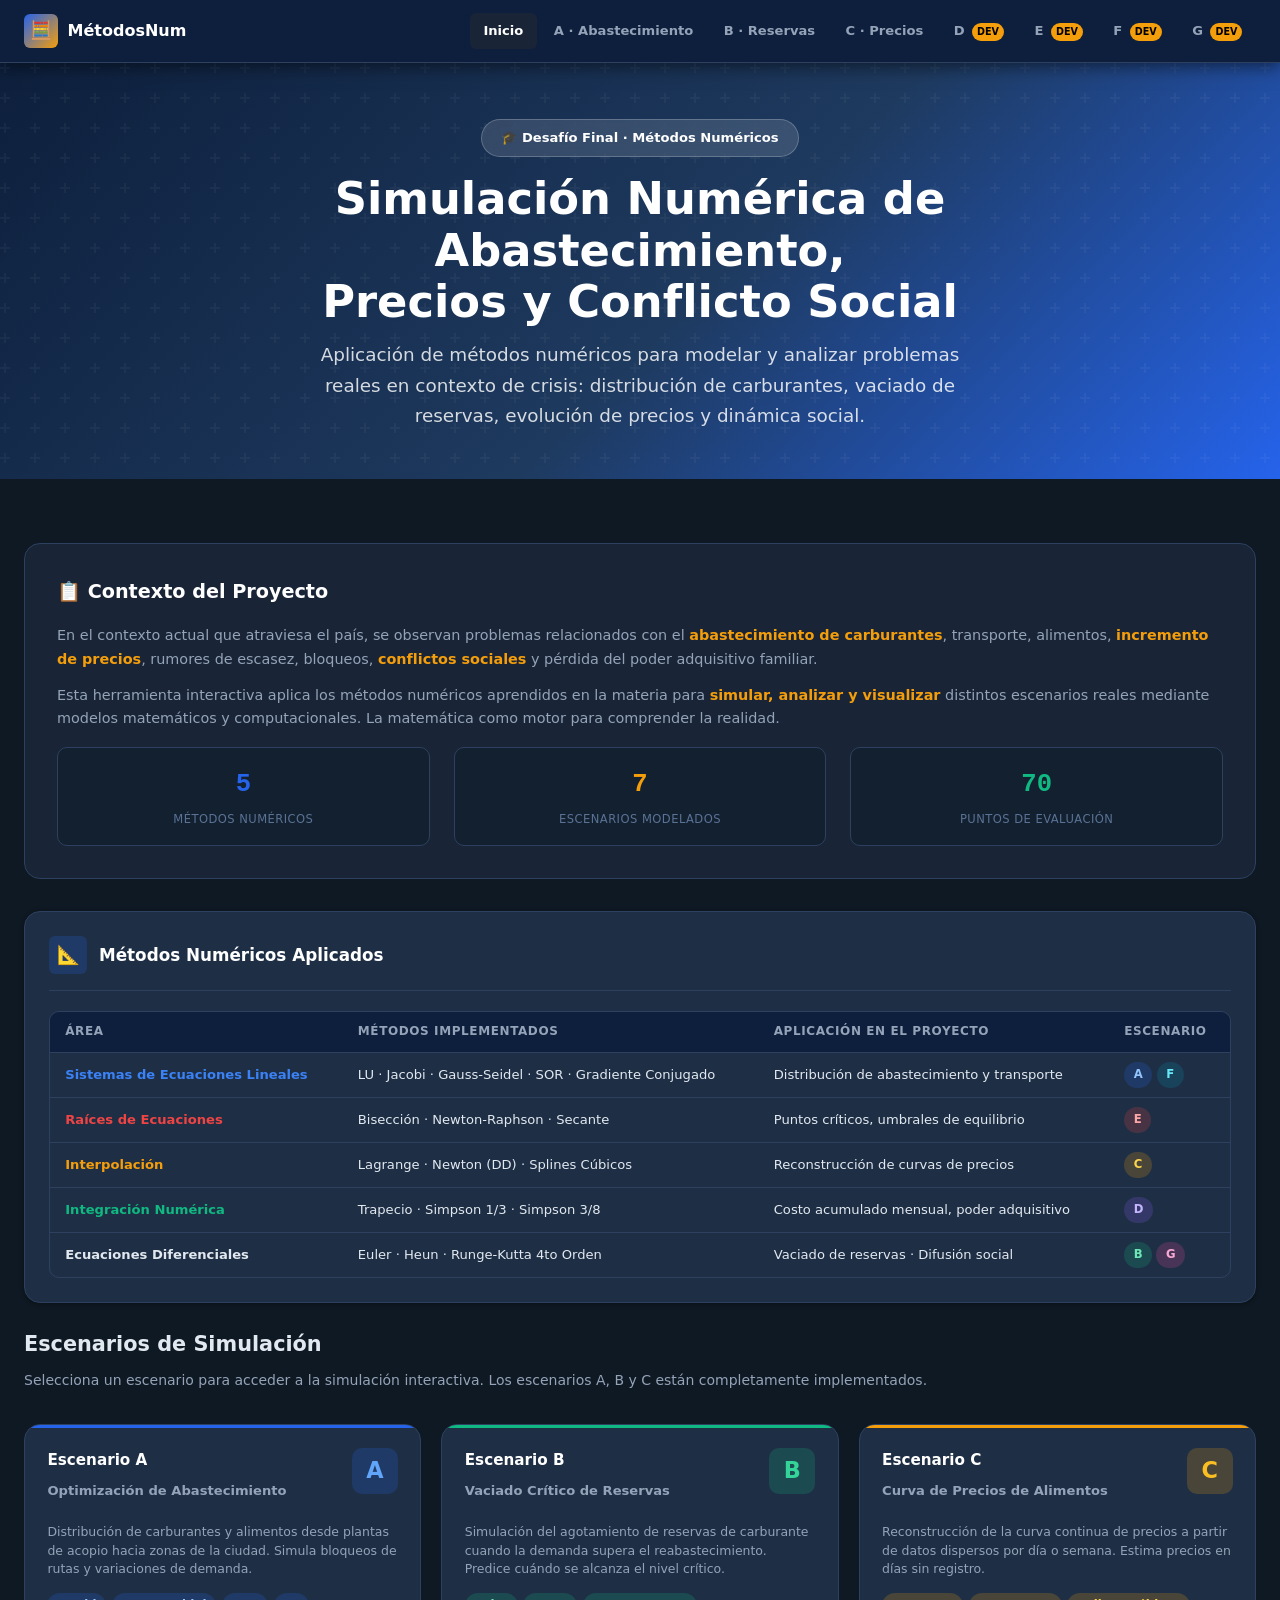
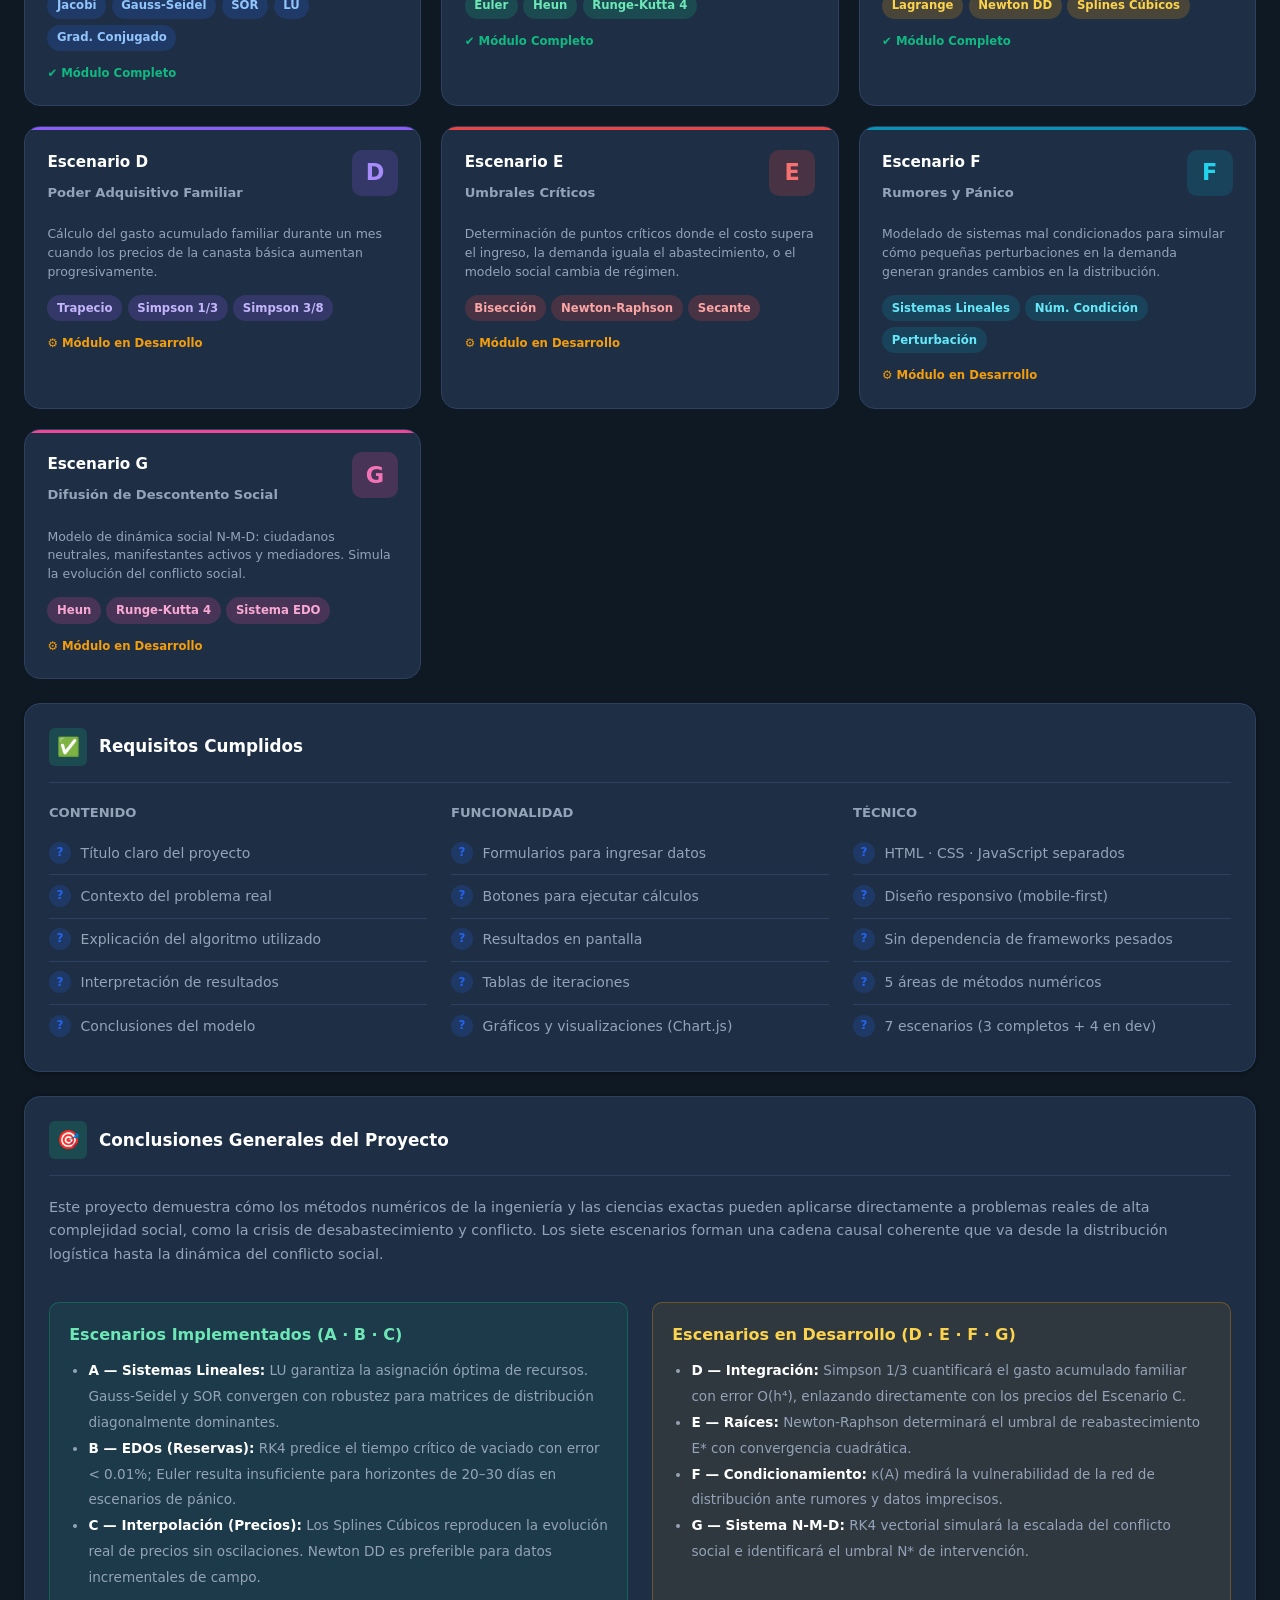
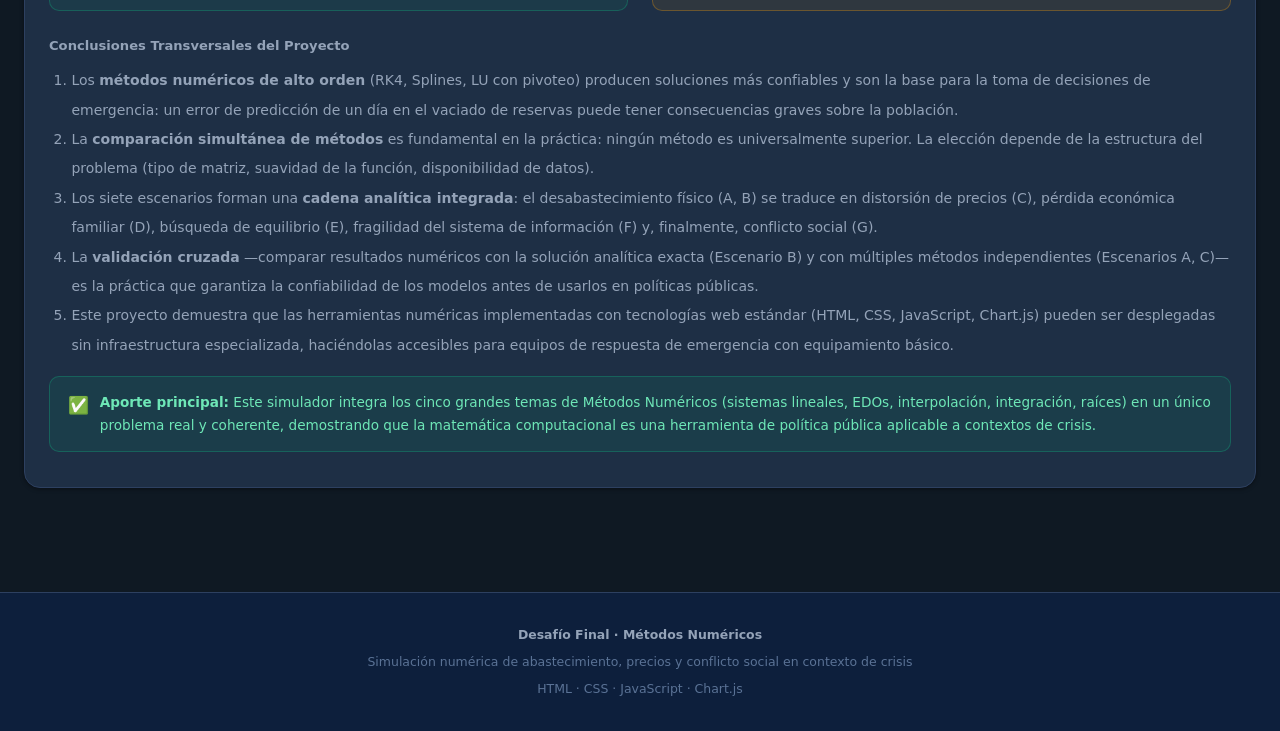
==== index.html @ ca570554 "Escenarios A,B,C" ====
<!DOCTYPE html>
<html lang="es">
<head>
  <meta charset="UTF-8" />
  <meta name="viewport" content="width=device-width, initial-scale=1.0" />
  <title>Simulación Numérica — Crisis de Abastecimiento</title>
  <link rel="stylesheet" href="css/styles.css" />
</head>
<body>

<!-- ════════════════ NAVBAR ════════════════ -->
<nav class="navbar">
  <div class="navbar-inner">
    <a href="index.html" class="navbar-brand">
      <div class="brand-icon">🧮</div>
      <span>MétodosNum</span>
    </a>
    <button class="hamburger" id="hamBtn" aria-label="Menú">
      <span></span><span></span><span></span>
    </button>
    <ul class="navbar-nav" id="navMenu">
      <li><a href="index.html" class="active">Inicio</a></li>
      <li><a href="escenario-a.html">A · Abastecimiento</a></li>
      <li><a href="escenario-b.html">B · Reservas</a></li>
      <li><a href="escenario-c.html">C · Precios</a></li>
      <li><a href="escenario-d.html">D <span class="badge-dev">DEV</span></a></li>
      <li><a href="escenario-e.html">E <span class="badge-dev">DEV</span></a></li>
      <li><a href="escenario-f.html">F <span class="badge-dev">DEV</span></a></li>
      <li><a href="escenario-g.html">G <span class="badge-dev">DEV</span></a></li>
    </ul>
  </div>
</nav>

<!-- ════════════════ HERO ════════════════ -->
<header class="page-hero">
  <div class="page-hero-content">
    <div class="scenario-chip">🎓 Desafío Final · Métodos Numéricos</div>
    <h1>Simulación Numérica de Abastecimiento,<br>Precios y Conflicto Social</h1>
    <p class="lead">
      Aplicación de métodos numéricos para modelar y analizar problemas reales
      en contexto de crisis: distribución de carburantes, vaciado de reservas,
      evolución de precios y dinámica social.
    </p>
  </div>
</header>

<!-- ════════════════ CONTEXT ════════════════ -->
<main class="main">

  <div class="context-section">
    <h2>📋 Contexto del Proyecto</h2>
    <p>
      En el contexto actual que atraviesa el país, se observan problemas relacionados con el
      <strong>abastecimiento de carburantes</strong>, transporte, alimentos,
      <strong>incremento de precios</strong>, rumores de escasez, bloqueos,
      <strong>conflictos sociales</strong> y pérdida del poder adquisitivo familiar.
    </p>
    <p>
      Esta herramienta interactiva aplica los métodos numéricos aprendidos en la materia para
      <strong>simular, analizar y visualizar</strong> distintos escenarios reales mediante
      modelos matemáticos y computacionales. La matemática como motor para comprender la realidad.
    </p>

    <div class="grid g-3 mt-2">
      <div class="stat-box">
        <span class="stat-val" style="color:var(--primary-light)">5</span>
        <span class="stat-lbl">Métodos Numéricos</span>
      </div>
      <div class="stat-box">
        <span class="stat-val" style="color:var(--accent)">7</span>
        <span class="stat-lbl">Escenarios Modelados</span>
      </div>
      <div class="stat-box">
        <span class="stat-val" style="color:var(--success)">70</span>
        <span class="stat-lbl">Puntos de Evaluación</span>
      </div>
    </div>
  </div>

  <!-- ── Tabla de métodos ── -->
  <div class="card">
    <div class="card-header">
      <div class="card-icon ci-blue">📐</div>
      <h2>Métodos Numéricos Aplicados</h2>
    </div>
    <div class="table-wrap">
      <table>
        <thead>
          <tr>
            <th>Área</th>
            <th>Métodos Implementados</th>
            <th>Aplicación en el Proyecto</th>
            <th>Escenario</th>
          </tr>
        </thead>
        <tbody>
          <tr>
            <td class="tnorm fw-bold" style="color:var(--info)">Sistemas de Ecuaciones Lineales</td>
            <td class="tnorm">LU · Jacobi · Gauss-Seidel · SOR · Gradiente Conjugado</td>
            <td class="tnorm">Distribución de abastecimiento y transporte</td>
            <td class="tnorm"><span class="tag t-blue">A</span> <span class="tag t-cyan">F</span></td>
          </tr>
          <tr>
            <td class="tnorm fw-bold" style="color:var(--danger)">Raíces de Ecuaciones</td>
            <td class="tnorm">Bisección · Newton-Raphson · Secante</td>
            <td class="tnorm">Puntos críticos, umbrales de equilibrio</td>
            <td class="tnorm"><span class="tag t-red">E</span></td>
          </tr>
          <tr>
            <td class="tnorm fw-bold" style="color:var(--accent)">Interpolación</td>
            <td class="tnorm">Lagrange · Newton (DD) · Splines Cúbicos</td>
            <td class="tnorm">Reconstrucción de curvas de precios</td>
            <td class="tnorm"><span class="tag t-orange">C</span></td>
          </tr>
          <tr>
            <td class="tnorm fw-bold" style="color:var(--success)">Integración Numérica</td>
            <td class="tnorm">Trapecio · Simpson 1/3 · Simpson 3/8</td>
            <td class="tnorm">Costo acumulado mensual, poder adquisitivo</td>
            <td class="tnorm"><span class="tag t-purple">D</span></td>
          </tr>
          <tr>
            <td class="tnorm fw-bold" style="color:var(--text-primary)">Ecuaciones Diferenciales</td>
            <td class="tnorm">Euler · Heun · Runge-Kutta 4to Orden</td>
            <td class="tnorm">Vaciado de reservas · Difusión social</td>
            <td class="tnorm"><span class="tag t-green">B</span> <span class="tag t-pink">G</span></td>
          </tr>
        </tbody>
      </table>
    </div>
  </div>

  <!-- ── Scenario Cards ── -->
  <h2 style="font-size:1.3rem;font-weight:800;margin-bottom:.5rem">Escenarios de Simulación</h2>
  <p style="color:var(--text-secondary);font-size:.875rem;margin-bottom:.5rem">
    Selecciona un escenario para acceder a la simulación interactiva.
    Los escenarios A, B y C están completamente implementados.
  </p>

  <div class="sc-grid">

    <!-- A -->
    <a href="escenario-a.html" class="sc-card sa">
      <div class="sc-head">
        <div>
          <h3>Escenario A</h3>
          <h3 style="font-size:.82rem;font-weight:600;color:var(--text-secondary)">Optimización de Abastecimiento</h3>
        </div>
        <div class="sc-letter">A</div>
      </div>
      <p>Distribución de carburantes y alimentos desde plantas de acopio hacia zonas de la ciudad. Simula bloqueos de rutas y variaciones de demanda.</p>
      <div style="display:flex;flex-wrap:wrap;gap:.35rem;margin-bottom:.8rem">
        <span class="tag t-blue">Jacobi</span>
        <span class="tag t-blue">Gauss-Seidel</span>
        <span class="tag t-blue">SOR</span>
        <span class="tag t-blue">LU</span>
        <span class="tag t-blue">Grad. Conjugado</span>
      </div>
      <div class="sc-status done">✔ Módulo Completo</div>
    </a>

    <!-- B -->
    <a href="escenario-b.html" class="sc-card sb">
      <div class="sc-head">
        <div>
          <h3>Escenario B</h3>
          <h3 style="font-size:.82rem;font-weight:600;color:var(--text-secondary)">Vaciado Crítico de Reservas</h3>
        </div>
        <div class="sc-letter">B</div>
      </div>
      <p>Simulación del agotamiento de reservas de carburante cuando la demanda supera el reabastecimiento. Predice cuándo se alcanza el nivel crítico.</p>
      <div style="display:flex;flex-wrap:wrap;gap:.35rem;margin-bottom:.8rem">
        <span class="tag t-green">Euler</span>
        <span class="tag t-green">Heun</span>
        <span class="tag t-green">Runge-Kutta 4</span>
      </div>
      <div class="sc-status done">✔ Módulo Completo</div>
    </a>

    <!-- C -->
    <a href="escenario-c.html" class="sc-card sc">
      <div class="sc-head">
        <div>
          <h3>Escenario C</h3>
          <h3 style="font-size:.82rem;font-weight:600;color:var(--text-secondary)">Curva de Precios de Alimentos</h3>
        </div>
        <div class="sc-letter">C</div>
      </div>
      <p>Reconstrucción de la curva continua de precios a partir de datos dispersos por día o semana. Estima precios en días sin registro.</p>
      <div style="display:flex;flex-wrap:wrap;gap:.35rem;margin-bottom:.8rem">
        <span class="tag t-orange">Lagrange</span>
        <span class="tag t-orange">Newton DD</span>
        <span class="tag t-orange">Splines Cúbicos</span>
      </div>
      <div class="sc-status done">✔ Módulo Completo</div>
    </a>

    <!-- D -->
    <a href="escenario-d.html" class="sc-card sd">
      <div class="sc-head">
        <div>
          <h3>Escenario D</h3>
          <h3 style="font-size:.82rem;font-weight:600;color:var(--text-secondary)">Poder Adquisitivo Familiar</h3>
        </div>
        <div class="sc-letter">D</div>
      </div>
      <p>Cálculo del gasto acumulado familiar durante un mes cuando los precios de la canasta básica aumentan progresivamente.</p>
      <div style="display:flex;flex-wrap:wrap;gap:.35rem;margin-bottom:.8rem">
        <span class="tag t-purple">Trapecio</span>
        <span class="tag t-purple">Simpson 1/3</span>
        <span class="tag t-purple">Simpson 3/8</span>
      </div>
      <div class="sc-status dev">⚙ Módulo en Desarrollo</div>
    </a>

    <!-- E -->
    <a href="escenario-e.html" class="sc-card se">
      <div class="sc-head">
        <div>
          <h3>Escenario E</h3>
          <h3 style="font-size:.82rem;font-weight:600;color:var(--text-secondary)">Umbrales Críticos</h3>
        </div>
        <div class="sc-letter">E</div>
      </div>
      <p>Determinación de puntos críticos donde el costo supera el ingreso, la demanda iguala el abastecimiento, o el modelo social cambia de régimen.</p>
      <div style="display:flex;flex-wrap:wrap;gap:.35rem;margin-bottom:.8rem">
        <span class="tag t-red">Bisección</span>
        <span class="tag t-red">Newton-Raphson</span>
        <span class="tag t-red">Secante</span>
      </div>
      <div class="sc-status dev">⚙ Módulo en Desarrollo</div>
    </a>

    <!-- F -->
    <a href="escenario-f.html" class="sc-card sf">
      <div class="sc-head">
        <div>
          <h3>Escenario F</h3>
          <h3 style="font-size:.82rem;font-weight:600;color:var(--text-secondary)">Rumores y Pánico</h3>
        </div>
        <div class="sc-letter">F</div>
      </div>
      <p>Modelado de sistemas mal condicionados para simular cómo pequeñas perturbaciones en la demanda generan grandes cambios en la distribución.</p>
      <div style="display:flex;flex-wrap:wrap;gap:.35rem;margin-bottom:.8rem">
        <span class="tag t-cyan">Sistemas Lineales</span>
        <span class="tag t-cyan">Núm. Condición</span>
        <span class="tag t-cyan">Perturbación</span>
      </div>
      <div class="sc-status dev">⚙ Módulo en Desarrollo</div>
    </a>

    <!-- G -->
    <a href="escenario-g.html" class="sc-card sg">
      <div class="sc-head">
        <div>
          <h3>Escenario G</h3>
          <h3 style="font-size:.82rem;font-weight:600;color:var(--text-secondary)">Difusión de Descontento Social</h3>
        </div>
        <div class="sc-letter">G</div>
      </div>
      <p>Modelo de dinámica social N-M-D: ciudadanos neutrales, manifestantes activos y mediadores. Simula la evolución del conflicto social.</p>
      <div style="display:flex;flex-wrap:wrap;gap:.35rem;margin-bottom:.8rem">
        <span class="tag t-pink">Heun</span>
        <span class="tag t-pink">Runge-Kutta 4</span>
        <span class="tag t-pink">Sistema EDO</span>
      </div>
      <div class="sc-status dev">⚙ Módulo en Desarrollo</div>
    </a>

  </div>

  <!-- ── Checklist ── -->
  <div class="card mt-3">
    <div class="card-header">
      <div class="card-icon ci-green">✅</div>
      <h2>Requisitos Cumplidos</h2>
    </div>
    <div class="grid g-3">
      <div>
        <p style="font-size:.82rem;color:var(--text-secondary);margin-bottom:.5rem;font-weight:700">CONTENIDO</p>
        <ul class="questions-list">
          <li>Título claro del proyecto</li>
          <li>Contexto del problema real</li>
          <li>Explicación del algoritmo utilizado</li>
          <li>Interpretación de resultados</li>
          <li>Conclusiones del modelo</li>
        </ul>
      </div>
      <div>
        <p style="font-size:.82rem;color:var(--text-secondary);margin-bottom:.5rem;font-weight:700">FUNCIONALIDAD</p>
        <ul class="questions-list">
          <li>Formularios para ingresar datos</li>
          <li>Botones para ejecutar cálculos</li>
          <li>Resultados en pantalla</li>
          <li>Tablas de iteraciones</li>
          <li>Gráficos y visualizaciones (Chart.js)</li>
        </ul>
      </div>
      <div>
        <p style="font-size:.82rem;color:var(--text-secondary);margin-bottom:.5rem;font-weight:700">TÉCNICO</p>
        <ul class="questions-list">
          <li>HTML · CSS · JavaScript separados</li>
          <li>Diseño responsivo (mobile-first)</li>
          <li>Sin dependencia de frameworks pesados</li>
          <li>5 áreas de métodos numéricos</li>
          <li>7 escenarios (3 completos + 4 en dev)</li>
        </ul>
      </div>
    </div>
  </div>

  <!-- ── CONCLUSIONES GENERALES ── -->
  <div class="card">
    <div class="card-header">
      <div class="card-icon ci-green">🎯</div>
      <h2>Conclusiones Generales del Proyecto</h2>
    </div>

    <p style="font-size:.9rem;color:var(--text-secondary);margin-bottom:1.2rem">
      Este proyecto demuestra cómo los métodos numéricos de la ingeniería y las ciencias exactas
      pueden aplicarse directamente a problemas reales de alta complejidad social, como la crisis
      de desabastecimiento y conflicto. Los siete escenarios forman una cadena causal coherente
      que va desde la distribución logística hasta la dinámica del conflicto social.
    </p>

    <div class="grid g-2" style="margin-bottom:1.5rem">
      <div class="rpanel success">
        <p style="font-weight:700;color:#6ee7b7;margin-bottom:.6rem">Escenarios Implementados (A · B · C)</p>
        <ul style="font-size:.85rem;color:var(--text-secondary);padding-left:1.2rem;line-height:1.9">
          <li><strong style="color:#fff">A — Sistemas Lineales:</strong> LU garantiza la asignación óptima de recursos. Gauss-Seidel y SOR convergen con robustez para matrices de distribución diagonalmente dominantes.</li>
          <li><strong style="color:#fff">B — EDOs (Reservas):</strong> RK4 predice el tiempo crítico de vaciado con error < 0.01%; Euler resulta insuficiente para horizontes de 20–30 días en escenarios de pánico.</li>
          <li><strong style="color:#fff">C — Interpolación (Precios):</strong> Los Splines Cúbicos reproducen la evolución real de precios sin oscilaciones. Newton DD es preferible para datos incrementales de campo.</li>
        </ul>
      </div>
      <div class="rpanel warning">
        <p style="font-weight:700;color:#fcd34d;margin-bottom:.6rem">Escenarios en Desarrollo (D · E · F · G)</p>
        <ul style="font-size:.85rem;color:var(--text-secondary);padding-left:1.2rem;line-height:1.9">
          <li><strong style="color:#fff">D — Integración:</strong> Simpson 1/3 cuantificará el gasto acumulado familiar con error O(h⁴), enlazando directamente con los precios del Escenario C.</li>
          <li><strong style="color:#fff">E — Raíces:</strong> Newton-Raphson determinará el umbral de reabastecimiento E* con convergencia cuadrática.</li>
          <li><strong style="color:#fff">F — Condicionamiento:</strong> κ(A) medirá la vulnerabilidad de la red de distribución ante rumores y datos imprecisos.</li>
          <li><strong style="color:#fff">G — Sistema N-M-D:</strong> RK4 vectorial simulará la escalada del conflicto social e identificará el umbral N* de intervención.</li>
        </ul>
      </div>
    </div>

    <p class="form-label" style="margin-bottom:.6rem">Conclusiones Transversales del Proyecto</p>
    <ol style="font-size:.875rem;color:var(--text-secondary);padding-left:1.4rem;line-height:2.1">
      <li>Los <strong>métodos numéricos de alto orden</strong> (RK4, Splines, LU con pivoteo) producen soluciones más confiables y son la base para la toma de decisiones de emergencia: un error de predicción de un día en el vaciado de reservas puede tener consecuencias graves sobre la población.</li>
      <li>La <strong>comparación simultánea de métodos</strong> es fundamental en la práctica: ningún método es universalmente superior. La elección depende de la estructura del problema (tipo de matriz, suavidad de la función, disponibilidad de datos).</li>
      <li>Los siete escenarios forman una <strong>cadena analítica integrada</strong>: el desabastecimiento físico (A, B) se traduce en distorsión de precios (C), pérdida económica familiar (D), búsqueda de equilibrio (E), fragilidad del sistema de información (F) y, finalmente, conflicto social (G).</li>
      <li>La <strong>validación cruzada</strong> —comparar resultados numéricos con la solución analítica exacta (Escenario B) y con múltiples métodos independientes (Escenarios A, C)— es la práctica que garantiza la confiabilidad de los modelos antes de usarlos en políticas públicas.</li>
      <li>Este proyecto demuestra que las herramientas numéricas implementadas con tecnologías web estándar (HTML, CSS, JavaScript, Chart.js) pueden ser desplegadas sin infraestructura especializada, haciéndolas accesibles para equipos de respuesta de emergencia con equipamiento básico.</li>
    </ol>

    <div class="alert success" style="margin-top:1rem">
      <span class="aicon">✅</span>
      <span><strong>Aporte principal:</strong> Este simulador integra los cinco grandes temas de Métodos Numéricos
      (sistemas lineales, EDOs, interpolación, integración, raíces) en un único problema real y coherente,
      demostrando que la matemática computacional es una herramienta de política pública aplicable a contextos de crisis.</span>
    </div>
  </div>

</main>

<!-- ════════════════ FOOTER ════════════════ -->
<footer>
  <p><strong>Desafío Final · Métodos Numéricos</strong></p>
  <p style="margin-top:.4rem">Simulación numérica de abastecimiento, precios y conflicto social en contexto de crisis</p>
  <p style="margin-top:.4rem">HTML · CSS · JavaScript · Chart.js</p>
</footer>

<script>
  document.getElementById('hamBtn').addEventListener('click', () => {
    document.getElementById('navMenu').classList.toggle('open');
  });
</script>
</body>
</html>
---- css/styles.css ----
/* =============================================
   MÉTODOS NUMÉRICOS — ESTILOS GLOBALES
   Simulación de Crisis: Abastecimiento y Precios
   ============================================= */

:root {
  --primary:        #1e3a5f;
  --primary-light:  #2563eb;
  --primary-dark:   #0d1f3c;
  --accent:         #f59e0b;
  --accent-light:   #fcd34d;
  --success:        #10b981;
  --warning:        #f97316;
  --danger:         #ef4444;
  --info:           #3b82f6;

  --bg-base:    #0f1923;
  --bg-surface: #192537;
  --bg-card:    #1e2f45;
  --bg-input:   #13202f;
  --border:     #2d4060;
  --border-focus: #2563eb;

  --text-primary:   #e2e8f0;
  --text-secondary: #94a3b8;
  --text-muted:     #5a7295;

  --shadow-sm: 0 1px 4px rgba(0,0,0,.4);
  --shadow-md: 0 4px 16px rgba(0,0,0,.5);
  --shadow-lg: 0 8px 32px rgba(0,0,0,.6);

  --r-sm: 6px;
  --r-md: 10px;
  --r-lg: 16px;
  --r-xl: 24px;

  --mono: 'Courier New', Courier, monospace;
  --transition: .18s ease;
}

/* ─── RESET ─── */
*, *::before, *::after { box-sizing: border-box; margin: 0; padding: 0; }
html { scroll-behavior: smooth; }
body {
  font-family: 'Segoe UI', system-ui, -apple-system, sans-serif;
  background: var(--bg-base);
  color: var(--text-primary);
  line-height: 1.65;
  min-height: 100vh;
}
img, svg { display: block; max-width: 100%; }
a { color: inherit; text-decoration: none; }

/* ─── NAVBAR ─── */
.navbar {
  position: sticky; top: 0; z-index: 200;
  background: var(--primary-dark);
  border-bottom: 1px solid var(--border);
  box-shadow: var(--shadow-md);
}
.navbar-inner {
  max-width: 1400px; margin: 0 auto;
  padding: 0 1.5rem;
  display: flex; align-items: center; justify-content: space-between;
  height: 62px;
}
.navbar-brand {
  display: flex; align-items: center; gap: .6rem;
  font-weight: 800; font-size: 1rem; color: #fff;
}
.brand-icon {
  width: 34px; height: 34px;
  background: linear-gradient(135deg, var(--primary-light), var(--accent));
  border-radius: var(--r-sm);
  display: flex; align-items: center; justify-content: center;
  font-size: 1.1rem;
}
.navbar-nav {
  display: flex; list-style: none; gap: .2rem; align-items: center;
}
.navbar-nav a {
  display: block; padding: .45rem .85rem;
  color: var(--text-secondary); font-size: .82rem; font-weight: 600;
  border-radius: var(--r-sm); transition: var(--transition); white-space: nowrap;
}
.navbar-nav a:hover, .navbar-nav a.active {
  background: var(--bg-surface); color: #fff;
}
.badge-dev {
  display: inline-block;
  background: var(--accent); color: #000;
  font-size: .6rem; padding: 1px 5px;
  border-radius: 10px; font-weight: 800;
  margin-left: 3px; vertical-align: middle;
}
.hamburger {
  display: none; flex-direction: column; gap: 5px;
  background: none; border: none; cursor: pointer; padding: .4rem;
}
.hamburger span {
  display: block; width: 22px; height: 2px;
  background: var(--text-primary); border-radius: 2px;
  transition: var(--transition);
}

/* ─── HERO ─── */
.page-hero {
  background: linear-gradient(135deg, var(--primary-dark) 0%, var(--primary) 55%, var(--primary-light) 100%);
  padding: 3.5rem 1.5rem 3rem;
  text-align: center; position: relative; overflow: hidden;
}
.page-hero::before {
  content: '';
  position: absolute; inset: 0;
  background: url("data:image/svg+xml,%3Csvg width='60' height='60' viewBox='0 0 60 60' xmlns='http://www.w3.org/2000/svg'%3E%3Cg fill='%23ffffff' fill-opacity='0.04'%3E%3Cpath d='M36 34v-4h-2v4h-4v2h4v4h2v-4h4v-2h-4zm0-30V0h-2v4h-4v2h4v4h2V6h4V4h-4zM6 34v-4H4v4H0v2h4v4h2v-4h4v-2H6zM6 4V0H4v4H0v2h4v4h2V6h4V4H6z'/%3E%3C/g%3E%3C/svg%3E");
}
.page-hero-content { position: relative; max-width: 820px; margin: 0 auto; }
.scenario-chip {
  display: inline-flex; align-items: center; gap: .5rem;
  background: rgba(255,255,255,.13); backdrop-filter: blur(8px);
  border: 1px solid rgba(255,255,255,.22);
  color: #fff; padding: .45rem 1.2rem;
  border-radius: 50px; font-size: .82rem; font-weight: 700;
  margin-bottom: 1rem;
}
.page-hero h1 {
  font-size: clamp(1.7rem, 4vw, 2.8rem);
  font-weight: 900; color: #fff; margin-bottom: .8rem; line-height: 1.15;
}
.page-hero .lead {
  font-size: clamp(.95rem, 2vw, 1.15rem);
  color: rgba(255,255,255,.82); max-width: 640px; margin: 0 auto;
}

/* ─── LAYOUT ─── */
.container { max-width: 1400px; margin: 0 auto; padding: 0 1.5rem; }
.main { padding: 2rem 1.5rem; max-width: 1400px; margin: 0 auto; }

.grid { display: grid; gap: 1.5rem; }
.g-2   { grid-template-columns: repeat(2,1fr); }
.g-3   { grid-template-columns: repeat(3,1fr); }
.g-1-2 { grid-template-columns: 1fr 2fr; }
.g-2-1 { grid-template-columns: 2fr 1fr; }

/* ─── CARDS ─── */
.card {
  background: var(--bg-card);
  border: 1px solid var(--border);
  border-radius: var(--r-lg); padding: 1.5rem;
  margin-bottom: 1.5rem; box-shadow: var(--shadow-sm);
}
.card-header {
  display: flex; align-items: center; gap: .75rem;
  margin-bottom: 1.2rem; padding-bottom: 1rem;
  border-bottom: 1px solid var(--border);
}
.card-header h2, .card-header h3 {
  font-size: 1.05rem; font-weight: 700; color: #fff;
}
.card-icon {
  width: 38px; height: 38px; border-radius: var(--r-sm);
  display: flex; align-items: center; justify-content: center;
  font-size: 1.15rem; flex-shrink: 0;
}
.ci-blue   { background: rgba(37,99,235,.2); }
.ci-green  { background: rgba(16,185,129,.2); }
.ci-orange { background: rgba(245,158,11,.2); }
.ci-red    { background: rgba(239,68,68,.2); }
.ci-purple { background: rgba(139,92,246,.2); }
.ci-cyan   { background: rgba(8,145,178,.2); }
.ci-pink   { background: rgba(236,72,153,.2); }

/* ─── TABS ─── */
.tabs {
  display: flex; gap: .4rem;
  border-bottom: 1px solid var(--border);
  overflow-x: auto; margin-bottom: 1.5rem;
}
.tab-btn {
  padding: .55rem 1.1rem;
  background: none; border: none;
  border-bottom: 2px solid transparent;
  color: var(--text-secondary); font-size: .82rem; font-weight: 700;
  cursor: pointer; transition: var(--transition); white-space: nowrap;
  margin-bottom: -1px;
}
.tab-btn:hover { color: var(--text-primary); }
.tab-btn.active { color: var(--primary-light); border-bottom-color: var(--primary-light); }
.tab-pane { display: none; }
.tab-pane.active { display: block; }

/* ─── FORMS ─── */
.form-group { margin-bottom: .9rem; }
.form-label {
  display: block; font-size: .82rem; font-weight: 700;
  color: var(--text-secondary); margin-bottom: .35rem;
}
.req { color: var(--danger); }

.form-control {
  width: 100%;
  background: var(--bg-input);
  border: 1px solid var(--border);
  border-radius: var(--r-sm);
  padding: .6rem .85rem;
  color: var(--text-primary); font-size: .875rem;
  transition: var(--transition); font-family: inherit;
}
.form-control:focus {
  outline: none; border-color: var(--border-focus);
  box-shadow: 0 0 0 3px rgba(37,99,235,.18);
}
.form-control::placeholder { color: var(--text-muted); }
.form-control:disabled { opacity: .45; cursor: not-allowed; }

select.form-control {
  cursor: pointer; appearance: none;
  background-image: url("data:image/svg+xml,%3Csvg xmlns='http://www.w3.org/2000/svg' fill='%2394a3b8' viewBox='0 0 20 20'%3E%3Cpath fill-rule='evenodd' d='M5.23 7.21a.75.75 0 011.06.02L10 11.168l3.71-3.938a.75.75 0 111.08 1.04l-4.25 4.5a.75.75 0 01-1.08 0l-4.25-4.5a.75.75 0 01.02-1.06z' clip-rule='evenodd'/%3E%3C/svg%3E");
  background-repeat: no-repeat;
  background-position: right .7rem center;
  background-size: .95rem; padding-right: 2.2rem;
}

.row { display: grid; gap: .75rem; }
.row.c2 { grid-template-columns: repeat(2,1fr); }
.row.c3 { grid-template-columns: repeat(3,1fr); }
.row.c4 { grid-template-columns: repeat(4,1fr); }

/* ─── MATRIX GRID ─── */
.matrix-wrap { overflow-x: auto; }
.matrix-grid {
  display: inline-grid; gap: .45rem;
  padding: 1rem;
  background: var(--bg-input);
  border: 1px solid var(--border);
  border-radius: var(--r-md);
}
.matrix-grid input {
  width: 76px; text-align: center;
  background: var(--bg-surface);
  border: 1px solid var(--border);
  border-radius: var(--r-sm);
  padding: .48rem .3rem;
  color: var(--text-primary);
  font-family: var(--mono); font-size: .82rem;
  transition: var(--transition);
}
.matrix-grid input:focus {
  outline: none; border-color: var(--border-focus);
  box-shadow: 0 0 0 2px rgba(37,99,235,.18);
}
.matrix-grid input:disabled { opacity: .4; cursor: not-allowed; }
.mlabel {
  font-family: var(--mono); font-size: .7rem;
  color: var(--text-muted); text-align: center; padding: .2rem;
}

/* ─── BUTTONS ─── */
.btn {
  display: inline-flex; align-items: center; gap: .45rem;
  padding: .58rem 1.2rem;
  border: none; border-radius: var(--r-sm);
  font-size: .875rem; font-weight: 700;
  cursor: pointer; transition: var(--transition);
  text-decoration: none; white-space: nowrap; font-family: inherit;
}
.btn:disabled { opacity: .45; cursor: not-allowed; }
.btn-primary { background: var(--primary-light); color: #fff; }
.btn-primary:hover:not(:disabled) { background: #1d4ed8; }
.btn-success { background: var(--success); color: #fff; }
.btn-success:hover:not(:disabled) { background: #059669; }
.btn-warning { background: var(--accent); color: #000; }
.btn-warning:hover:not(:disabled) { background: #d97706; }
.btn-danger  { background: var(--danger); color: #fff; }
.btn-danger:hover:not(:disabled)  { background: #dc2626; }
.btn-outline {
  background: transparent;
  border: 1px solid var(--border); color: var(--text-secondary);
}
.btn-outline:hover:not(:disabled) {
  border-color: var(--primary-light); color: var(--primary-light);
}
.btn-lg { padding: .82rem 1.6rem; font-size: 1rem; }
.btn-group { display: flex; gap: .5rem; flex-wrap: wrap; }

/* ─── TABLES ─── */
.table-wrap {
  overflow-x: auto;
  border-radius: var(--r-md);
  border: 1px solid var(--border);
}
table { width: 100%; border-collapse: collapse; font-size: .82rem; }
thead { background: var(--primary-dark); }
thead th {
  padding: .65rem .95rem; text-align: left;
  font-weight: 700; color: var(--text-secondary);
  font-size: .75rem; text-transform: uppercase;
  letter-spacing: .05em;
  border-bottom: 1px solid var(--border); white-space: nowrap;
}
tbody tr { border-bottom: 1px solid var(--border); transition: var(--transition); }
tbody tr:last-child { border-bottom: none; }
tbody tr:hover { background: rgba(255,255,255,.025); }
tbody td {
  padding: .55rem .95rem; color: var(--text-primary);
  font-family: var(--mono); font-size: .78rem;
}
td.tnorm { font-family: inherit; font-size: .82rem; }
td.hl { color: var(--accent); font-weight: 700; }
td.ok { color: var(--success); font-weight: 700; }
td.err { color: var(--danger); font-weight: 700; }

/* ─── RESULT PANELS ─── */
.result-section { margin-top: 2rem; }

.stats-grid {
  display: grid;
  grid-template-columns: repeat(auto-fit, minmax(140px, 1fr));
  gap: 1rem; margin: 1rem 0;
}
.stat-box {
  background: var(--bg-input);
  border: 1px solid var(--border);
  border-radius: var(--r-md); padding: 1rem; text-align: center;
}
.stat-val {
  display: block; font-size: 1.6rem; font-weight: 800;
  font-family: var(--mono);
}
.stat-val.ok { color: var(--success); }
.stat-val.warn { color: var(--accent); }
.stat-val.err { color: var(--danger); }
.stat-lbl {
  font-size: .72rem; color: var(--text-muted);
  text-transform: uppercase; letter-spacing: .04em;
  margin-top: .25rem; display: block;
}

.rpanel {
  border-radius: var(--r-md); padding: 1.2rem; margin-top: 1rem;
}
.rpanel.success { background: rgba(16,185,129,.08); border: 1px solid rgba(16,185,129,.3); }
.rpanel.warning { background: rgba(245,158,11,.08); border: 1px solid rgba(245,158,11,.3); }
.rpanel.danger  { background: rgba(239,68,68,.08);  border: 1px solid rgba(239,68,68,.3);  }
.rpanel.info    { background: rgba(59,130,246,.08);  border: 1px solid rgba(59,130,246,.3);  }

/* ─── FORMULA / ALGORITHM BOXES ─── */
.formula {
  background: var(--bg-input);
  border: 1px solid var(--border);
  border-left: 3px solid var(--primary-light);
  border-radius: var(--r-sm);
  padding: .9rem 1.1rem;
  font-family: var(--mono); font-size: .85rem;
  color: var(--accent-light); overflow-x: auto; margin: .7rem 0;
}
.algo {
  background: #0d1117;
  border: 1px solid var(--border);
  border-radius: var(--r-md); padding: 1.2rem;
  font-family: var(--mono); font-size: .78rem; line-height: 1.9;
  overflow-x: auto; color: #e2e8f0; white-space: pre;
}
.algo .kw  { color: #ff7b72; }
.algo .fn  { color: #79c0ff; }
.algo .num { color: #ffa657; }
.algo .cm  { color: #8b949e; }
.algo .var { color: #e6edf3; }

/* ─── CHARTS ─── */
.chart-box {
  position: relative; height: 340px;
  background: var(--bg-input);
  border: 1px solid var(--border);
  border-radius: var(--r-md); padding: 1rem;
}
.chart-box.tall { height: 430px; }
.chart-title {
  font-size: .82rem; font-weight: 700;
  color: var(--text-secondary); margin-bottom: .6rem;
  text-transform: uppercase; letter-spacing: .05em;
}

/* ─── ALERTS ─── */
.alert {
  display: flex; gap: .7rem;
  padding: .9rem 1.1rem;
  border-radius: var(--r-md); margin: .7rem 0; font-size: .85rem;
}
.alert .aicon { font-size: 1.05rem; flex-shrink: 0; margin-top: .05rem; }
.alert.info    { background: rgba(59,130,246,.1);  border: 1px solid rgba(59,130,246,.3);  color: #93c5fd; }
.alert.warning { background: rgba(245,158,11,.1);  border: 1px solid rgba(245,158,11,.3);  color: #fcd34d; }
.alert.success { background: rgba(16,185,129,.1);  border: 1px solid rgba(16,185,129,.3);  color: #6ee7b7; }
.alert.danger  { background: rgba(239,68,68,.1);   border: 1px solid rgba(239,68,68,.3);   color: #fca5a5; }

/* ─── INTERPRETATION ─── */
.interpretation {
  background: rgba(37,99,235,.07);
  border: 1px solid rgba(37,99,235,.2);
  border-left: 4px solid var(--primary-light);
  border-radius: var(--r-md); padding: 1.2rem; margin-top: 1.5rem;
}
.interpretation h4 {
  color: var(--primary-light); font-size: .82rem;
  text-transform: uppercase; letter-spacing: .05em;
  margin-bottom: .7rem;
}
.interpretation p, .interpretation li {
  font-size: .85rem; color: var(--text-secondary); margin-bottom: .4rem;
}
.interpretation ul { padding-left: 1.2rem; }

/* ─── "EN DESARROLLO" BANNER ─── */
.dev-banner {
  background: linear-gradient(135deg, #1a1a2e, #16213e, #0f3460);
  border: 2px dashed var(--accent);
  border-radius: var(--r-xl); padding: 3rem 2rem;
  text-align: center; margin: 2rem 0;
}
.dev-banner .dev-icon { font-size: 4rem; display: block; margin-bottom: 1rem; }
.dev-banner h2 { font-size: 1.7rem; color: var(--accent); margin-bottom: .75rem; }
.dev-banner p  { color: var(--text-secondary); max-width: 500px; margin: 0 auto 1.5rem; }
.progress-wrap { max-width: 380px; margin: 1.5rem auto 0; }
.progress-bg {
  background: var(--bg-input); border-radius: 50px;
  height: 8px; overflow: hidden;
}
.progress-fill {
  height: 100%;
  background: linear-gradient(90deg, var(--primary-light), var(--accent));
  border-radius: 50px;
}
.progress-label {
  display: flex; justify-content: space-between;
  font-size: .75rem; color: var(--text-muted); margin-top: .4rem;
}

/* ─── TAGS ─── */
.tag {
  display: inline-flex; align-items: center; gap: .25rem;
  padding: .22rem .6rem; border-radius: 50px;
  font-size: .73rem; font-weight: 700;
}
.t-blue   { background: rgba(37,99,235,.2);   color: #93c5fd; }
.t-green  { background: rgba(16,185,129,.2);  color: #6ee7b7; }
.t-orange { background: rgba(245,158,11,.2);  color: #fcd34d; }
.t-red    { background: rgba(239,68,68,.2);   color: #fca5a5; }
.t-purple { background: rgba(139,92,246,.2);  color: #c4b5fd; }
.t-cyan   { background: rgba(8,145,178,.2);   color: #67e8f9; }
.t-pink   { background: rgba(236,72,153,.2);  color: #f9a8d4; }

/* ─── INDEX SCENARIO CARDS ─── */
.sc-grid {
  display: grid;
  grid-template-columns: repeat(auto-fit, minmax(300px, 1fr));
  gap: 1.25rem; margin-top: 2rem;
}
.sc-card {
  background: var(--bg-card);
  border: 1px solid var(--border);
  border-radius: var(--r-lg); padding: 1.4rem;
  display: block; transition: var(--transition);
  position: relative; overflow: hidden;
}
.sc-card::after {
  content: ''; position: absolute;
  top: 0; left: 0; right: 0; height: 3px;
}
.sc-card.sa::after { background: #2563eb; }
.sc-card.sb::after { background: #10b981; }
.sc-card.sc::after { background: #f59e0b; }
.sc-card.sd::after { background: #8b5cf6; }
.sc-card.se::after { background: #ef4444; }
.sc-card.sf::after { background: #0891b2; }
.sc-card.sg::after { background: #ec4899; }
.sc-card:hover {
  border-color: var(--primary-light);
  transform: translateY(-2px);
  box-shadow: var(--shadow-md);
}
.sc-head { display: flex; align-items: flex-start; justify-content: space-between; gap: 1rem; margin-bottom: .9rem; }
.sc-letter {
  width: 46px; height: 46px; border-radius: var(--r-md);
  display: flex; align-items: center; justify-content: center;
  font-size: 1.4rem; font-weight: 900; flex-shrink: 0;
}
.sa .sc-letter { background: rgba(37,99,235,.2); color: #60a5fa; }
.sb .sc-letter { background: rgba(16,185,129,.2); color: #34d399; }
.sc-card.sc .sc-letter { background: rgba(245,158,11,.2); color: #fbbf24; }
.sd .sc-letter { background: rgba(139,92,246,.2); color: #a78bfa; }
.se .sc-letter { background: rgba(239,68,68,.2); color: #f87171; }
.sf .sc-letter { background: rgba(8,145,178,.2); color: #22d3ee; }
.sg .sc-letter { background: rgba(236,72,153,.2); color: #f472b6; }

.sc-card h3 { font-size: .95rem; font-weight: 800; color: #fff; margin-bottom: .45rem; }
.sc-card p  { font-size: .78rem; color: var(--text-secondary); line-height: 1.5; margin-bottom: .85rem; }
.sc-status  { display: flex; align-items: center; gap: .35rem; font-size: .73rem; font-weight: 700; }
.sc-status.done { color: var(--success); }
.sc-status.dev  { color: var(--accent); }

/* ─── CONTEXT / INTRO SECTION ─── */
.context-section {
  background: var(--bg-surface);
  border: 1px solid var(--border);
  border-radius: var(--r-lg); padding: 2rem; margin: 2rem 0;
}
.context-section h2 {
  font-size: 1.2rem; font-weight: 800; color: #fff; margin-bottom: 1rem;
}
.context-section p {
  font-size: .9rem; color: var(--text-secondary); margin-bottom: .75rem;
}
.context-section strong { color: var(--accent); }

.var-table td { vertical-align: top; }
.var-name {
  font-family: var(--mono); font-weight: 800;
  color: var(--accent-light); font-size: .85rem;
}

/* ─── RESPONSIVE ─── */
@media (max-width: 1024px) {
  .g-2, .g-1-2, .g-2-1 { grid-template-columns: 1fr; }
  .g-3 { grid-template-columns: repeat(2,1fr); }
}
@media (max-width: 768px) {
  .navbar-nav {
    display: none; position: absolute;
    top: 62px; left: 0; right: 0;
    background: var(--primary-dark);
    border-bottom: 1px solid var(--border);
    flex-direction: column; padding: 1rem; gap: .2rem;
  }
  .navbar-nav.open { display: flex; }
  .hamburger { display: flex; }
  .g-3 { grid-template-columns: 1fr; }
  .row.c3, .row.c4 { grid-template-columns: repeat(2,1fr); }
  .chart-box { height: 270px; }
  .chart-box.tall { height: 340px; }
  .stats-grid { grid-template-columns: repeat(2,1fr); }
  .page-hero { padding: 2.5rem 1rem 2rem; }
}
@media (max-width: 480px) {
  .row.c2, .row.c3, .row.c4 { grid-template-columns: 1fr; }
  .stats-grid { grid-template-columns: 1fr; }
  .btn-group { flex-direction: column; }
  .matrix-grid input { width: 60px; font-size: .75rem; }
}

/* ─── FOOTER ─── */
footer {
  background: var(--primary-dark);
  border-top: 1px solid var(--border);
  padding: 2rem 1.5rem; text-align: center;
  color: var(--text-muted); font-size: .78rem; margin-top: 3rem;
}
footer strong { color: var(--text-secondary); }

/* ─── UTILS ─── */
.text-center { text-align: center; }
.text-right  { text-align: right; }
.hidden { display: none !important; }
.mt-1 { margin-top: .5rem; }
.mt-2 { margin-top: 1rem; }
.mt-3 { margin-top: 1.5rem; }
.mb-0 { margin-bottom: 0; }
.mb-1 { margin-bottom: .5rem; }
.mb-2 { margin-bottom: 1rem; }
.fw-bold { font-weight: 700; }
.mono { font-family: var(--mono); }
.c-accent  { color: var(--accent); }
.c-success { color: var(--success); }
.c-danger  { color: var(--danger); }
.c-info    { color: var(--info); }
.c-muted   { color: var(--text-muted); }
.sep { border: none; border-top: 1px solid var(--border); margin: 1.5rem 0; }

/* ─── SPINNER ─── */
.spinner {
  display: inline-block; width: 18px; height: 18px;
  border: 2px solid rgba(255,255,255,.25);
  border-radius: 50%; border-top-color: #fff;
  animation: spin .7s linear infinite;
}
@keyframes spin { to { transform: rotate(360deg); } }

/* ─── DISABLED PREVIEW (en desarrollo) ─── */
.preview-disabled {
  opacity: .4; pointer-events: none; user-select: none;
  position: relative;
}
.preview-disabled::before {
  content: 'EN DESARROLLO';
  position: absolute; inset: 0;
  background: rgba(15,25,35,.0);
  z-index: 10;
  display: flex; align-items: center; justify-content: center;
  font-size: .7rem; font-weight: 800;
  color: var(--accent); letter-spacing: .15em;
  pointer-events: none;
}

/* ─── QUESTIONS LIST ─── */
.questions-list {
  list-style: none; padding: 0;
}
.questions-list li {
  display: flex; align-items: flex-start; gap: .6rem;
  padding: .6rem 0; border-bottom: 1px solid var(--border);
  font-size: .875rem; color: var(--text-secondary);
}
.questions-list li:last-child { border-bottom: none; }
.questions-list li::before {
  content: '?'; display: inline-flex;
  align-items: center; justify-content: center;
  width: 22px; height: 22px; border-radius: 50%;
  background: rgba(37,99,235,.2); color: var(--primary-light);
  font-weight: 800; font-size: .75rem; flex-shrink: 0;
}
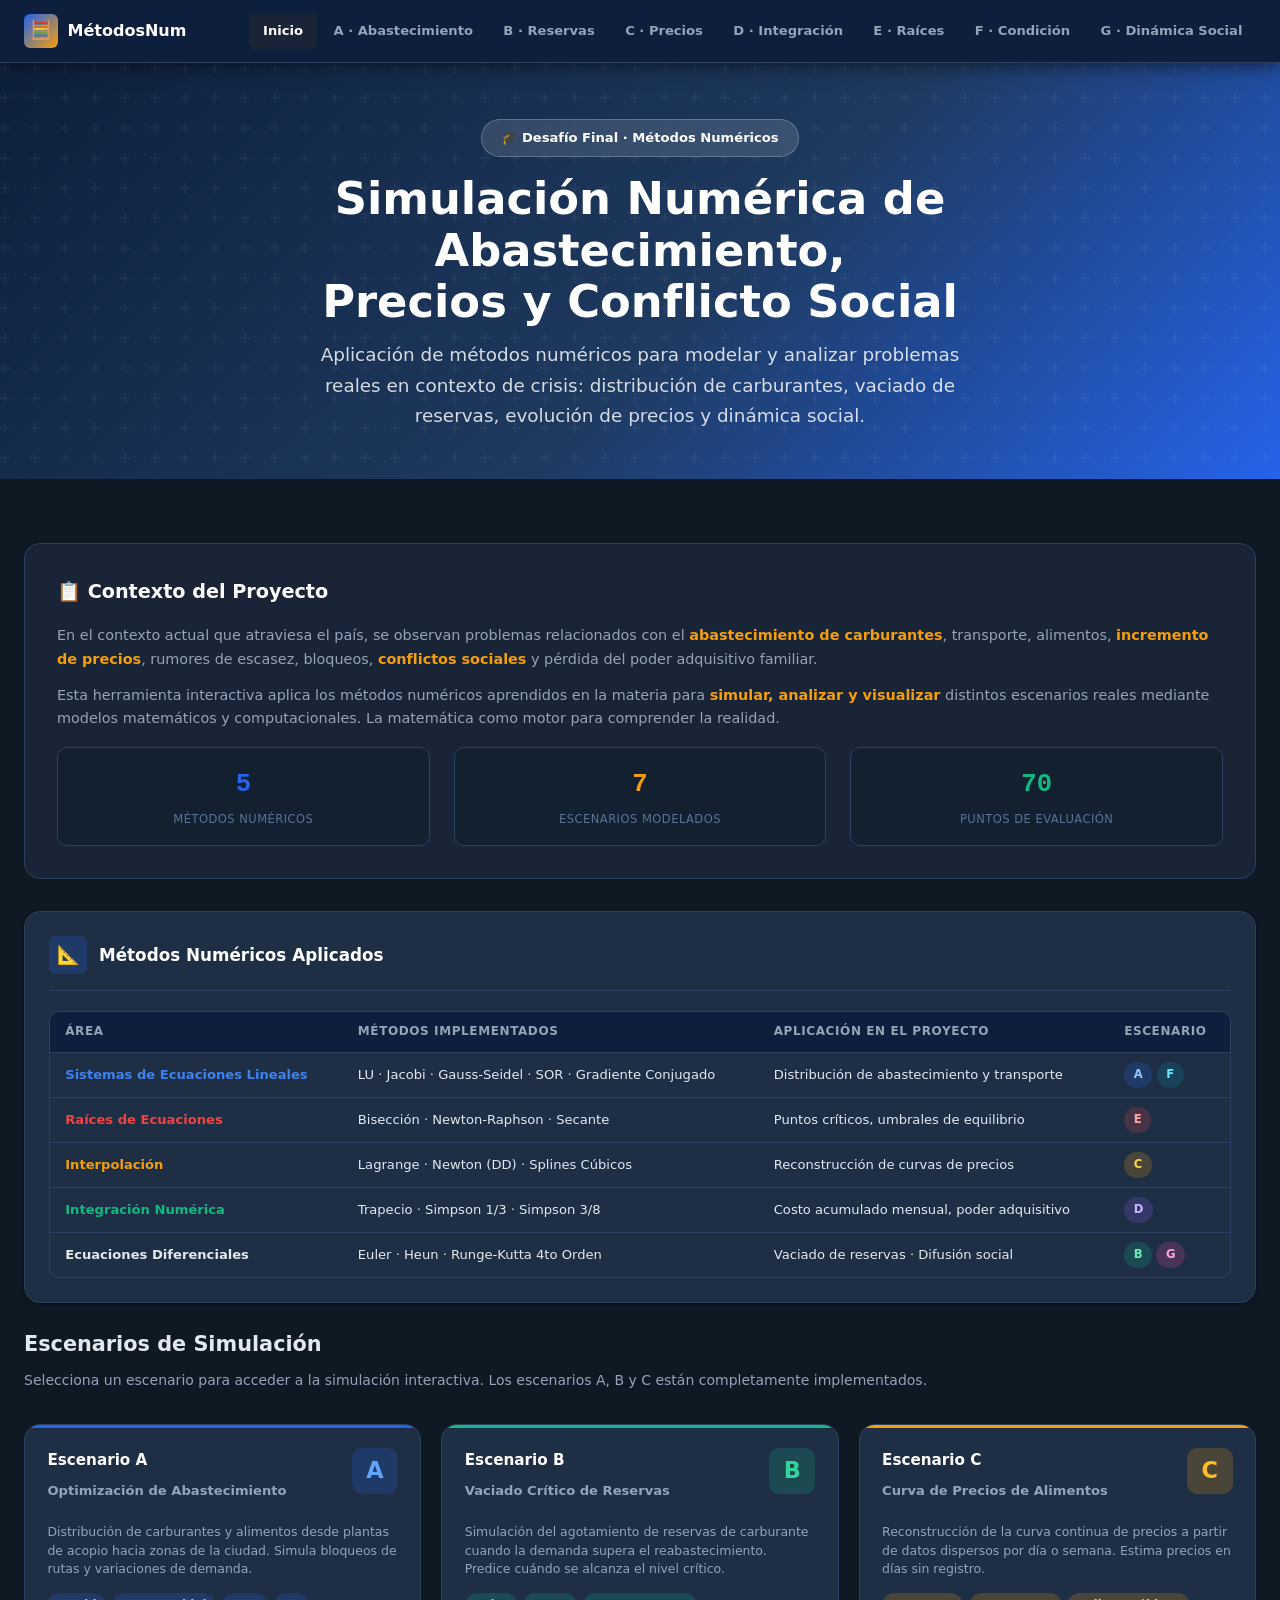
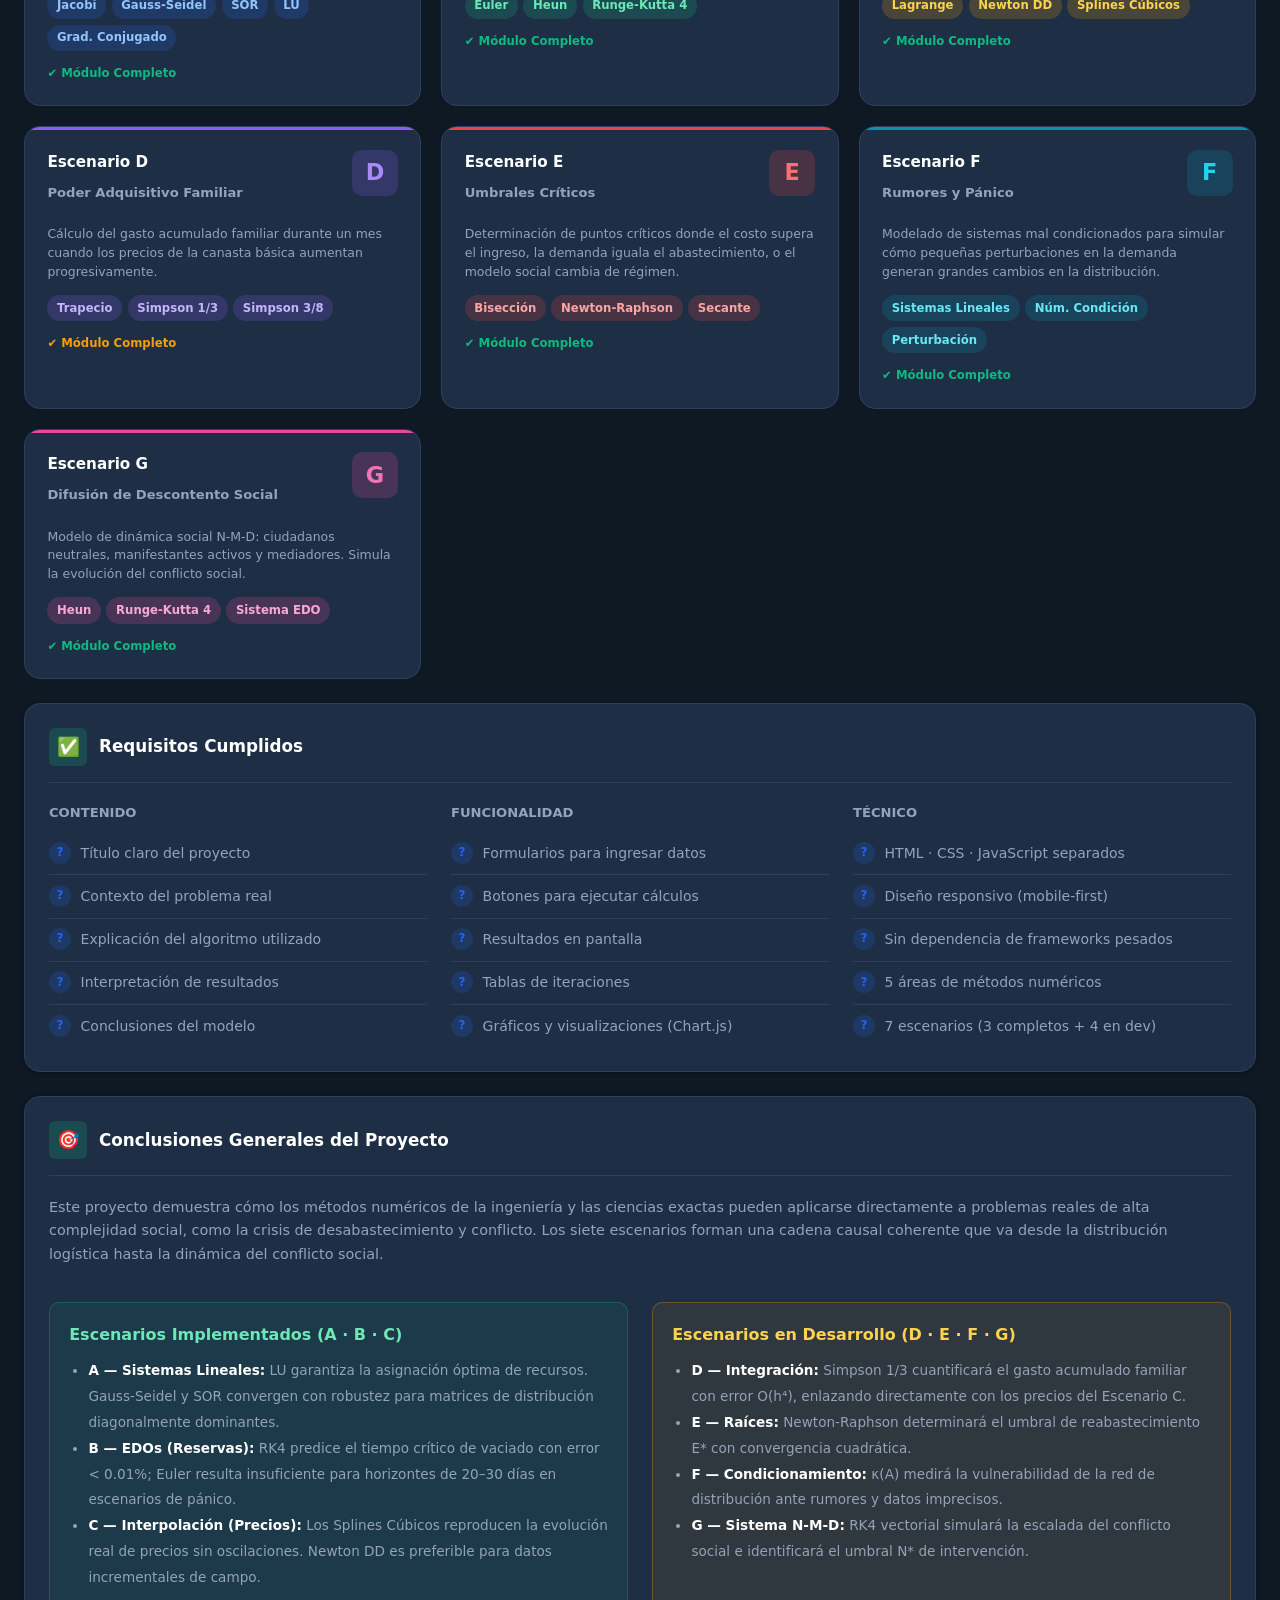
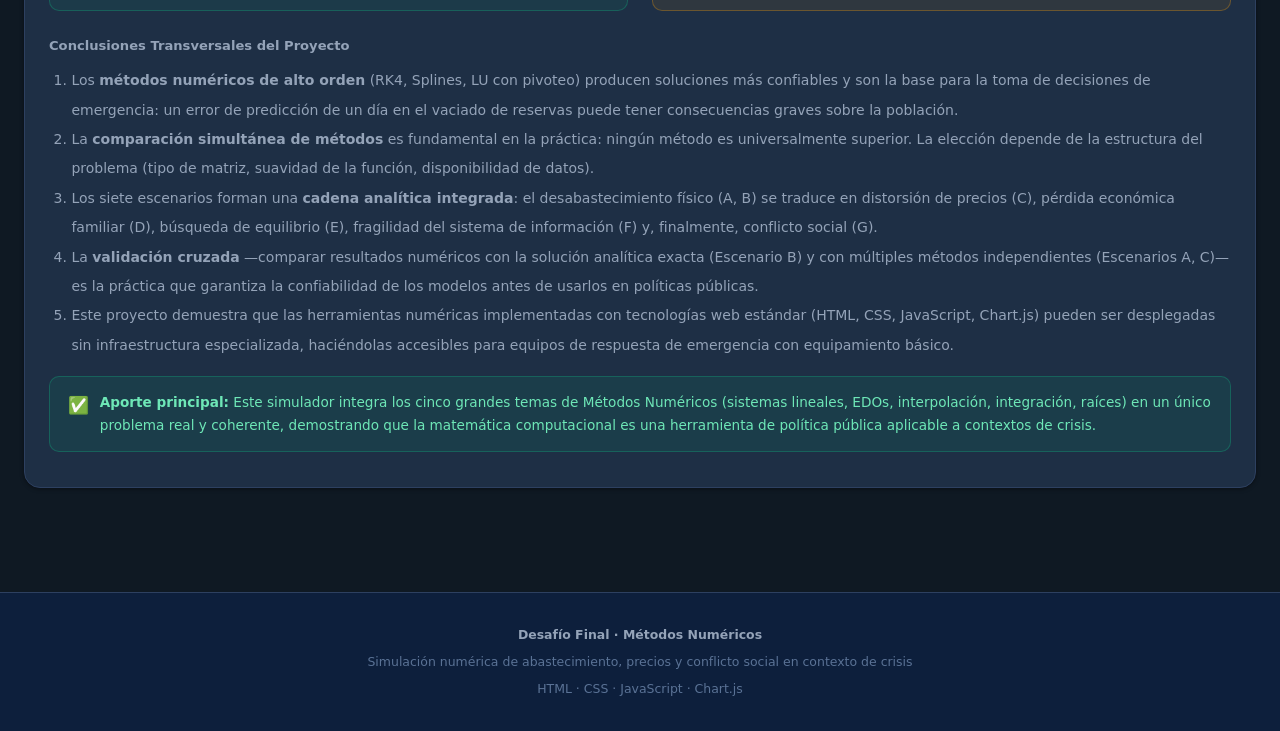
==== commit c4c33eee: "integrando AbC y subiendo mi parte DEFG" ====
--- a/index.html
+++ b/index.html
@@ -23,10 +23,10 @@
       <li><a href="escenario-a.html">A · Abastecimiento</a></li>
       <li><a href="escenario-b.html">B · Reservas</a></li>
       <li><a href="escenario-c.html">C · Precios</a></li>
-      <li><a href="escenario-d.html">D <span class="badge-dev">DEV</span></a></li>
-      <li><a href="escenario-e.html">E <span class="badge-dev">DEV</span></a></li>
-      <li><a href="escenario-f.html">F <span class="badge-dev">DEV</span></a></li>
-      <li><a href="escenario-g.html">G <span class="badge-dev">DEV</span></a></li>
+      <li><a href="escenario-d.html">D · Integración</a></li>
+      <li><a href="escenario-e.html">E · Raíces</a></li>
+      <li><a href="escenario-f.html">F · Condición</a></li>
+      <li><a href="escenario-g.html">G · Dinámica Social</a></li>
     </ul>
   </div>
 </nav>
@@ -209,7 +209,7 @@
         <span class="tag t-purple">Simpson 1/3</span>
         <span class="tag t-purple">Simpson 3/8</span>
       </div>
-      <div class="sc-status dev">⚙ Módulo en Desarrollo</div>
+      <div class="sc-status dev">✔ Módulo Completo</div>
     </a>
 
     <!-- E -->
@@ -227,7 +227,7 @@
         <span class="tag t-red">Newton-Raphson</span>
         <span class="tag t-red">Secante</span>
       </div>
-      <div class="sc-status dev">⚙ Módulo en Desarrollo</div>
+      <div class="sc-status done">✔ Módulo Completo</div>
     </a>
 
     <!-- F -->
@@ -245,7 +245,7 @@
         <span class="tag t-cyan">Núm. Condición</span>
         <span class="tag t-cyan">Perturbación</span>
       </div>
-      <div class="sc-status dev">⚙ Módulo en Desarrollo</div>
+      <div class="sc-status done">✔ Módulo Completo</div>
     </a>
 
     <!-- G -->
@@ -263,7 +263,7 @@
         <span class="tag t-pink">Runge-Kutta 4</span>
         <span class="tag t-pink">Sistema EDO</span>
       </div>
-      <div class="sc-status dev">⚙ Módulo en Desarrollo</div>
+      <div class="sc-status done">✔ Módulo Completo</div>
     </a>
 
   </div>
--- a/css/styles.css
+++ b/css/styles.css
@@ -139,6 +139,7 @@
 .grid { display: grid; gap: 1.5rem; }
 .g-2   { grid-template-columns: repeat(2,1fr); }
 .g-3   { grid-template-columns: repeat(3,1fr); }
+.g-4   { grid-template-columns: repeat(4,1fr); }
 .g-1-2 { grid-template-columns: 1fr 2fr; }
 .g-2-1 { grid-template-columns: 2fr 1fr; }
 
@@ -196,6 +197,7 @@
   color: var(--text-secondary); margin-bottom: .35rem;
 }
 .req { color: var(--danger); }
+.form-hint { font-size: .75rem; color: var(--text-muted); margin-top: .25rem; display: block; }
 
 .form-control {
   width: 100%;
@@ -306,9 +308,10 @@
   font-family: var(--mono); font-size: .78rem;
 }
 td.tnorm { font-family: inherit; font-size: .82rem; }
-td.hl { color: var(--accent); font-weight: 700; }
-td.ok { color: var(--success); font-weight: 700; }
-td.err { color: var(--danger); font-weight: 700; }
+td.hl   { color: var(--accent);  font-weight: 700; }
+td.ok   { color: var(--success); font-weight: 700; }
+td.err  { color: var(--danger);  font-weight: 700; }
+td.warn { color: var(--warning); font-weight: 700; }
 
 /* ─── RESULT PANELS ─── */
 .result-section { margin-top: 2rem; }
@@ -522,6 +525,7 @@
 @media (max-width: 1024px) {
   .g-2, .g-1-2, .g-2-1 { grid-template-columns: 1fr; }
   .g-3 { grid-template-columns: repeat(2,1fr); }
+  .g-4 { grid-template-columns: repeat(2,1fr); }
 }
 @media (max-width: 768px) {
   .navbar-nav {
@@ -533,7 +537,7 @@
   }
   .navbar-nav.open { display: flex; }
   .hamburger { display: flex; }
-  .g-3 { grid-template-columns: 1fr; }
+  .g-3, .g-4 { grid-template-columns: 1fr; }
   .row.c3, .row.c4 { grid-template-columns: repeat(2,1fr); }
   .chart-box { height: 270px; }
   .chart-box.tall { height: 340px; }
